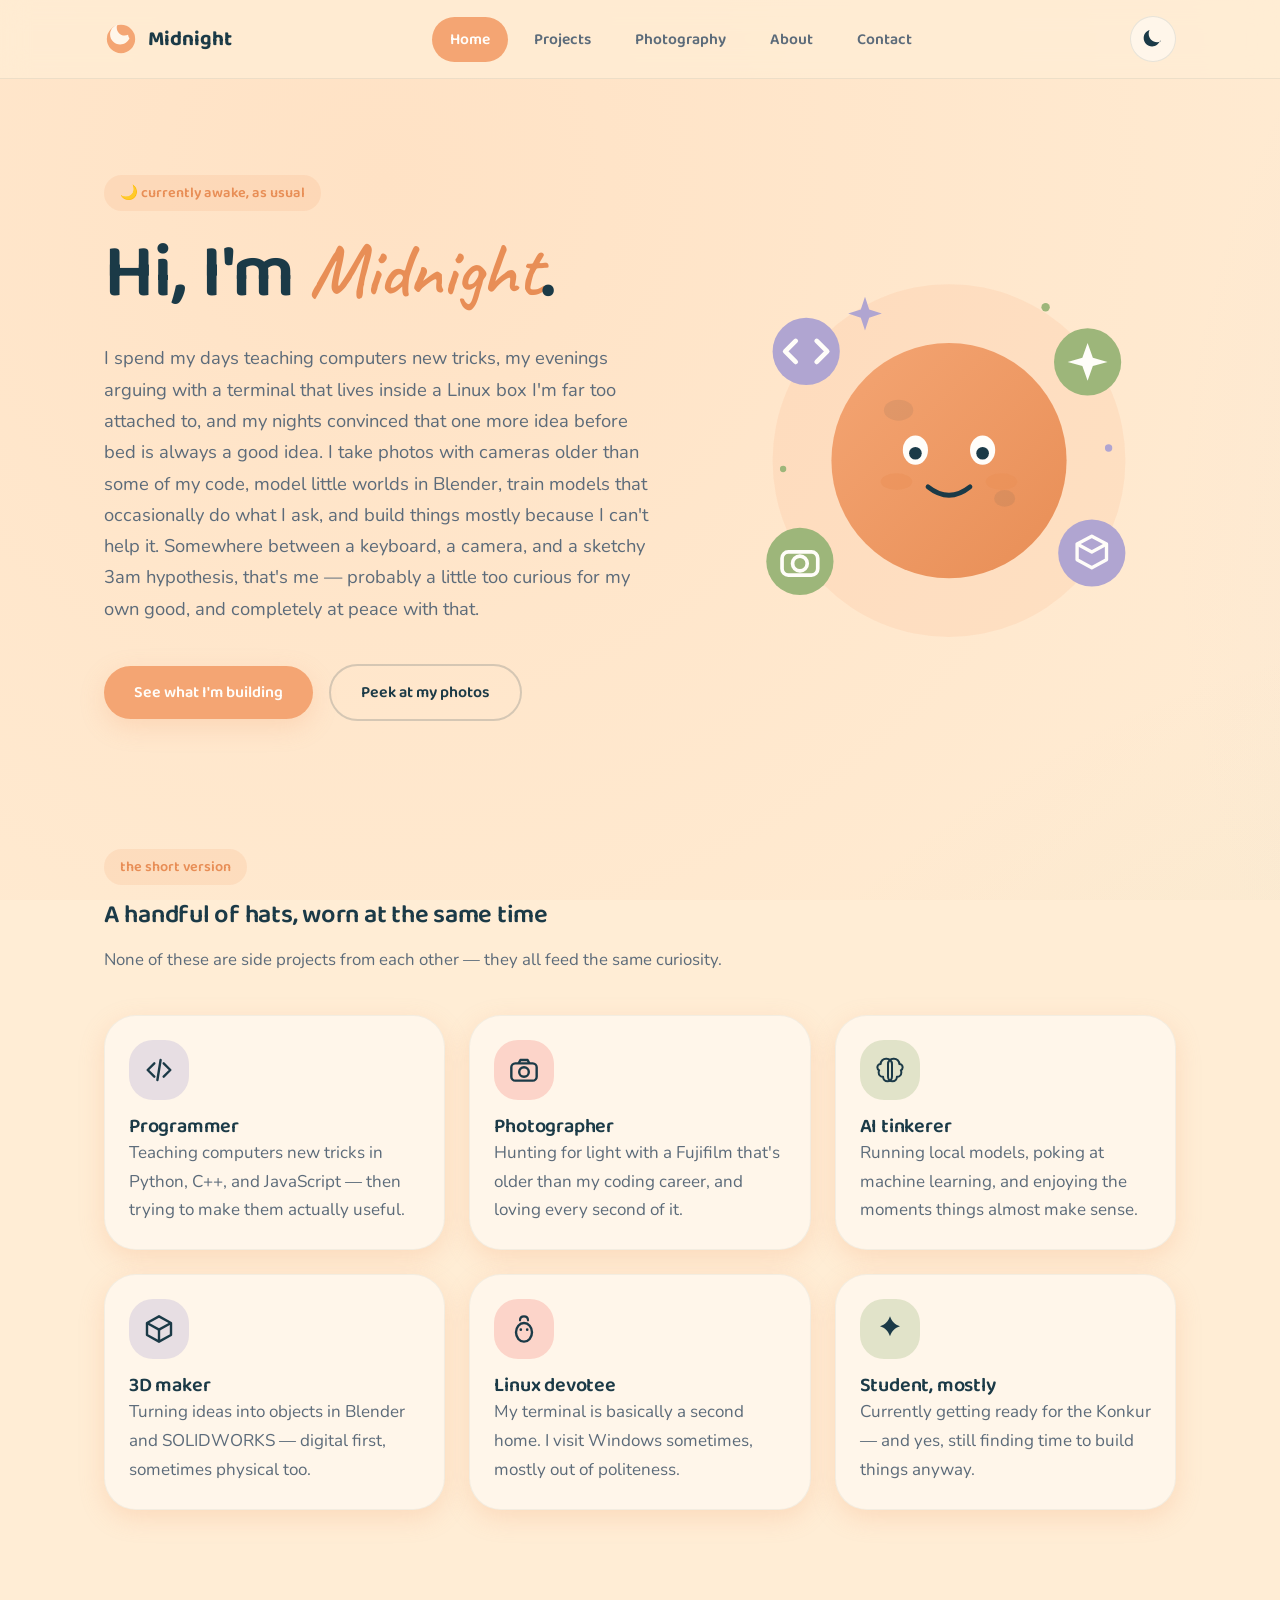
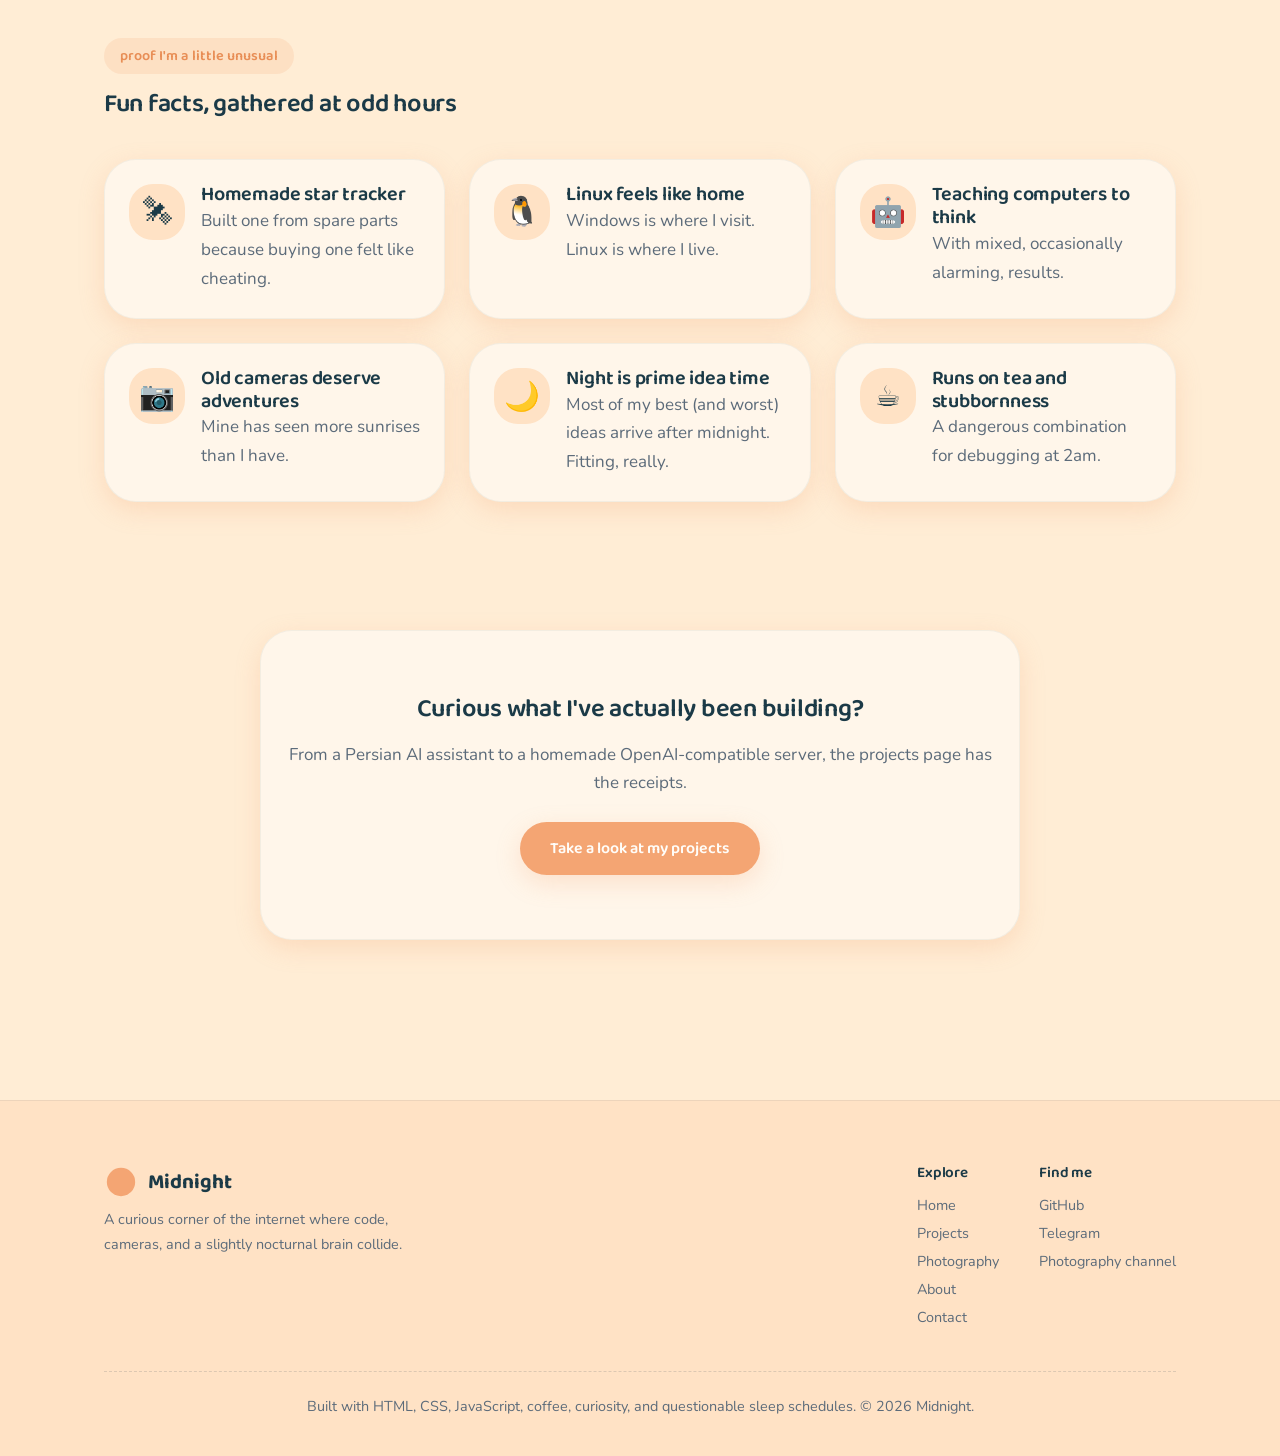
==== index.html @ 17f3300e "update blog" ====
<!DOCTYPE html>
<html lang="en">
<head>
<meta charset="UTF-8">
<!-- Prevent theme flash: apply saved theme before first paint -->
<script>
(function () {
  try {
    var t = localStorage.getItem('midnight-theme');
    if (t === 'night' || (!t && window.matchMedia('(prefers-color-scheme: dark)').matches)) {
      document.documentElement.setAttribute('data-theme', 'night');
    }
  } catch (e) {}
})();
</script>
<meta name="viewport" content="width=device-width, initial-scale=1.0">
<title>Midnight — curious builder of odd, useful things</title>
<meta name="description" content="Hi, I'm Midnight — a programmer, photographer, and AI tinkerer who builds strange, useful things and occasionally forgets to sleep.">
<link rel="icon" href="data:image/svg+xml,<svg xmlns=%22http://www.w3.org/2000/svg%22 viewBox=%220 0 24 24%22><circle cx=%2212%22 cy=%2212%22 r=%2210%22 fill=%22%23F4A573%22/></svg>">
<link rel="stylesheet" href="css/style.css">
<link rel="stylesheet" href="css/animations.css">
<link rel="stylesheet" href="css/responsive.css">
</head>
<body>

<div class="page-veil"></div>

<!-- ============================ HEADER ============================ -->
<header class="site-header">
  <div class="container nav-wrap">
    <a href="index.html" class="brand">
      <svg class="brand-mark" viewBox="0 0 24 24" fill="none" xmlns="http://www.w3.org/2000/svg">
        <circle cx="12" cy="12" r="10" fill="var(--surface)"/>
        <path d="M17 9C16.2 9.3 15.4 9.5 14.5 9.5C11.5 9.5 9 7 9 4C9 3.3 9.1 2.6 9.4 2C6.4 2.9 4.3 5.6 4.3 8.8C4.3 12.7 7.5 15.9 11.4 15.9C14.4 15.9 16.9 14.1 18 11.5C17.6 11 17.2 10.5 17 9Z" fill="var(--ground-soft)"/>
      </svg>
      <span class="brand-text">Midnight</span>
    </a>
    <nav class="nav-links" aria-label="Primary">
      <a href="index.html">Home</a>
      <a href="projects.html">Projects</a>
      <a href="photography.html">Photography</a>
      <a href="about.html">About</a>
      <a href="contact.html">Contact</a>
    </nav>
    <div class="nav-actions">
      <button class="theme-toggle" aria-label="Toggle day and night"><svg viewBox="0 0 24 24" fill="none"><path d="M20.5 14.5C19.28 15.09 17.9 15.42 16.45 15.42C11.4 15.42 7.3 11.32 7.3 6.27C7.3 4.82 7.63 3.44 8.22 2.22C4.52 3.4 1.83 6.87 1.83 10.97C1.83 16.02 5.93 20.12 10.98 20.12C15.08 20.12 18.55 17.43 19.73 13.73C19.99 13.98 20.25 14.24 20.5 14.5Z" fill="currentColor"/></svg></button>
      <button class="nav-toggle" aria-label="Open menu" aria-expanded="false">
        <span></span><span></span><span></span>
      </button>
    </div>
  </div>
</header>

<main>

  <!-- ============================ HERO ============================ -->
  <section class="hero">
    <div class="container hero-grid">
      <div class="hero-copy reveal">
        <div class="eyebrow">🌙 currently awake, as usual</div>
        <h1 class="hero-greeting">Hi, I'm <span class="script">Midnight</span>.</h1>
        <p class="lede">
          I spend my days teaching computers new tricks, my evenings arguing with a
          terminal that lives inside a Linux box I'm far too attached to, and my nights
          convinced that one more idea before bed is always a good idea. I take photos
          with cameras older than some of my code, model little worlds in Blender,
          train models that occasionally do what I ask, and build things mostly because
          I can't help it. Somewhere between a keyboard, a camera, and a sketchy 3am
          hypothesis, that's me — probably a little too curious for my own good, and
          completely at peace with that.
        </p>
        <div class="hero-cta">
          <a href="projects.html" class="btn btn-primary">See what I'm building</a>
          <a href="photography.html" class="btn btn-ghost">Peek at my photos</a>
        </div>
      </div>

      <div class="hero-art reveal d2" aria-hidden="false">
        <!-- Signature illustration: Midnight, the round moon mascot -->
        <svg class="mascot" viewBox="0 0 400 400" xmlns="http://www.w3.org/2000/svg" role="img" aria-label="Illustration of a friendly round moon character, orbited by tiny icons for code, sparkles, a camera, and a cube">
          <defs>
            <linearGradient id="moonGrad" x1="0" y1="0" x2="1" y2="1">
              <stop offset="0%" stop-color="var(--surface)"/>
              <stop offset="100%" stop-color="var(--surface-deep)"/>
            </linearGradient>
          </defs>

          <!-- soft ambient glow -->
          <circle cx="200" cy="212" r="168" fill="var(--surface)" opacity="0.14"/>

          <!-- little twinkling stars -->
          <path class="twinkle" d="M120 56 L124 68 L136 72 L124 76 L120 88 L116 76 L104 72 L116 68 Z" fill="var(--lavender)"/>
          <circle class="twinkle" style="animation-delay:0.9s" cx="292" cy="66" r="4" fill="var(--sage)"/>
          <circle class="twinkle" style="animation-delay:1.5s" cx="352" cy="200" r="3.5" fill="var(--lavender)"/>
          <circle class="twinkle" style="animation-delay:0.4s" cx="42" cy="220" r="3" fill="var(--sage)"/>

          <!-- orbiting satellite badges -->
          <g class="floaty">
            <circle cx="64" cy="108" r="32" fill="var(--lavender)"/>
            <path d="M54 98 L44 108 L54 118" stroke="var(--white)" stroke-width="4.5" fill="none" stroke-linecap="round" stroke-linejoin="round"/>
            <path d="M74 98 L84 108 L74 118" stroke="var(--white)" stroke-width="4.5" fill="none" stroke-linecap="round" stroke-linejoin="round"/>
          </g>

          <g class="floaty floaty-delay-1">
            <circle cx="332" cy="118" r="32" fill="var(--sage)"/>
            <path d="M332 100 L337 114 L351 118 L337 122 L332 136 L327 122 L313 118 L327 114 Z" fill="var(--white)"/>
          </g>

          <g class="floaty floaty-delay-2">
            <circle cx="58" cy="308" r="32" fill="var(--sage)"/>
            <rect x="41" y="299" width="34" height="22" rx="6" fill="none" stroke="var(--white)" stroke-width="3.5"/>
            <circle cx="58" cy="310" r="7" fill="none" stroke="var(--white)" stroke-width="3.5"/>
          </g>

          <g class="floaty floaty-delay-3">
            <circle cx="336" cy="300" r="32" fill="var(--lavender)"/>
            <path d="M336 284L350 291.5V306.5L336 314L322 306.5V291.5L336 284Z" stroke="var(--white)" stroke-width="3.2" stroke-linejoin="round" fill="none"/>
            <path d="M322 291.5L336 299L350 291.5" stroke="var(--white)" stroke-width="3.2" stroke-linejoin="round" fill="none"/>
          </g>

          <!-- the moon itself -->
          <g class="breathing" style="transform-origin:200px 212px;">
            <circle cx="200" cy="212" r="112" fill="url(#moonGrad)"/>
            <ellipse cx="152" cy="164" rx="14" ry="10" fill="rgba(27,58,71,0.08)"/>
            <ellipse cx="253" cy="248" rx="10" ry="8" fill="rgba(27,58,71,0.08)"/>
            <ellipse cx="150" cy="232" rx="15" ry="8" fill="var(--surface-deep)" opacity="0.45"/>
            <ellipse cx="250" cy="232" rx="15" ry="8" fill="var(--surface-deep)" opacity="0.45"/>

            <g class="mascot-eye">
              <ellipse cx="168" cy="202" rx="12" ry="14" fill="var(--white)"/>
              <circle class="mascot-pupil" cx="168" cy="205" r="6" fill="var(--ink)"/>
            </g>
            <g class="mascot-eye delay">
              <ellipse cx="232" cy="202" rx="12" ry="14" fill="var(--white)"/>
              <circle class="mascot-pupil" cx="232" cy="205" r="6" fill="var(--ink)"/>
            </g>
            <path d="M180 237 Q200 253 220 237" stroke="var(--ink)" stroke-width="4.5" stroke-linecap="round" fill="none"/>
          </g>
        </svg>
      </div>
    </div>
  </section>

  <!-- ============================ QUICK GLANCE ============================ -->
  <section class="section-tight">
    <div class="container">
      <div class="section-head reveal">
        <div class="eyebrow">the short version</div>
        <h2>A handful of hats, worn at the same time</h2>
        <p>None of these are side projects from each other — they all feed the same curiosity.</p>
      </div>
      <div class="grid grid-3">
        <div class="card reveal d1">
          <div class="project-icon" style="background:color-mix(in srgb, var(--lavender) 30%, transparent);">
            <svg viewBox="0 0 24 24" fill="none"><path d="M8.5 7L3.5 12L8.5 17" stroke="var(--ink)" stroke-width="1.8" stroke-linecap="round" stroke-linejoin="round"/><path d="M15.5 7L20.5 12L15.5 17" stroke="var(--ink)" stroke-width="1.8" stroke-linecap="round" stroke-linejoin="round"/><path d="M13.2 4.5L10.8 19.5" stroke="var(--ink)" stroke-width="1.8" stroke-linecap="round"/></svg>
          </div>
          <h3>Programmer</h3>
          <p class="text-secondary">Teaching computers new tricks in Python, C++, and JavaScript — then trying to make them actually useful.</p>
        </div>
        <div class="card reveal d2">
          <div class="project-icon" style="background:color-mix(in srgb, var(--salmon) 30%, transparent);">
            <svg viewBox="0 0 24 24" fill="none"><rect x="2.5" y="7" width="19" height="13" rx="3" stroke="var(--ink)" stroke-width="1.8"/><circle cx="12" cy="13.5" r="3.6" stroke="var(--ink)" stroke-width="1.8"/><path d="M8 7L9.3 4.5H14.7L16 7" stroke="var(--ink)" stroke-width="1.8" stroke-linejoin="round"/></svg>
          </div>
          <h3>Photographer</h3>
          <p class="text-secondary">Hunting for light with a Fujifilm that's older than my coding career, and loving every second of it.</p>
        </div>
        <div class="card reveal d3">
          <div class="project-icon" style="background:color-mix(in srgb, var(--sage) 30%, transparent);">
            <svg viewBox="0 0 24 24" fill="none"><path d="M9 3.5C6.79 3.5 5 5.29 5 7.5C3.62 7.5 2.5 8.62 2.5 10C2.5 11 3.06 11.86 3.88 12.29C3.63 12.75 3.5 13.28 3.5 13.83C3.5 15.66 4.98 17.14 6.81 17.14C6.81 18.95 8.28 20.5 10.1 20.5C11.92 20.5 13.5 18.98 13.5 17.14V7.5C13.5 5.29 11.71 3.5 9.5 3.5H9Z" stroke="var(--ink)" stroke-width="1.5" stroke-linejoin="round"/><path d="M15 3.5C17.21 3.5 19 5.29 19 7.5C20.38 7.5 21.5 8.62 21.5 10C21.5 11 20.94 11.86 20.12 12.29C20.37 12.75 20.5 13.28 20.5 13.83C20.5 15.66 19.02 17.14 17.19 17.14C17.19 18.95 15.72 20.5 13.9 20.5C12.08 20.5 10.5 18.98 10.5 17.14V7.5C10.5 5.29 12.29 3.5 14.5 3.5H15Z" stroke="var(--ink)" stroke-width="1.5" stroke-linejoin="round"/></svg>
          </div>
          <h3>AI tinkerer</h3>
          <p class="text-secondary">Running local models, poking at machine learning, and enjoying the moments things almost make sense.</p>
        </div>
        <div class="card reveal d4">
          <div class="project-icon" style="background:color-mix(in srgb, var(--lavender) 30%, transparent);">
            <svg viewBox="0 0 24 24" fill="none"><path d="M12 2.5L21 7.5V16.5L12 21.5L3 16.5V7.5L12 2.5Z" stroke="var(--ink)" stroke-width="1.8" stroke-linejoin="round"/><path d="M3 7.5L12 12.5L21 7.5" stroke="var(--ink)" stroke-width="1.8" stroke-linejoin="round"/><path d="M12 12.5V21.5" stroke="var(--ink)" stroke-width="1.8"/></svg>
          </div>
          <h3>3D maker</h3>
          <p class="text-secondary">Turning ideas into objects in Blender and SOLIDWORKS — digital first, sometimes physical too.</p>
        </div>
        <div class="card reveal d5">
          <div class="project-icon" style="background:color-mix(in srgb, var(--salmon) 30%, transparent);">
            <svg viewBox="0 0 24 24" fill="none"><ellipse cx="12" cy="14.5" rx="6" ry="7" stroke="var(--ink)" stroke-width="1.8"/><circle cx="9.6" cy="12.5" r="1" fill="var(--ink)"/><circle cx="14.4" cy="12.5" r="1" fill="var(--ink)"/><path d="M9 5.5C9 4 9.5 2.5 12 2.5C14.5 2.5 15 4 15 5.5" stroke="var(--ink)" stroke-width="1.6" stroke-linecap="round"/></svg>
          </div>
          <h3>Linux devotee</h3>
          <p class="text-secondary">My terminal is basically a second home. I visit Windows sometimes, mostly out of politeness.</p>
        </div>
        <div class="card reveal d6">
          <div class="project-icon" style="background:color-mix(in srgb, var(--sage) 30%, transparent);">
            <svg viewBox="0 0 24 24" fill="none"><path d="M12 2.5C13.3 6.4 15.6 8.7 19.5 10C15.6 11.3 13.3 13.6 12 17.5C10.7 13.6 8.4 11.3 4.5 10C8.4 8.7 10.7 6.4 12 2.5Z" fill="var(--ink)"/></svg>
          </div>
          <h3>Student, mostly</h3>
          <p class="text-secondary">Currently getting ready for the Konkur — and yes, still finding time to build things anyway.</p>
        </div>
      </div>
    </div>
  </section>

  <!-- ============================ FUN FACTS ============================ -->
  <section class="section-tight">
    <div class="container">
      <div class="section-head reveal">
        <div class="eyebrow">proof I'm a little unusual</div>
        <h2>Fun facts, gathered at odd hours</h2>
      </div>
      <div class="grid grid-3">
        <div class="card fact-card reveal d1">
          <div class="fact-emoji">🛰</div>
          <div><h3>Homemade star tracker</h3><p class="text-secondary">Built one from spare parts because buying one felt like cheating.</p></div>
        </div>
        <div class="card fact-card reveal d2">
          <div class="fact-emoji">🐧</div>
          <div><h3>Linux feels like home</h3><p class="text-secondary">Windows is where I visit. Linux is where I live.</p></div>
        </div>
        <div class="card fact-card reveal d3">
          <div class="fact-emoji">🤖</div>
          <div><h3>Teaching computers to think</h3><p class="text-secondary">With mixed, occasionally alarming, results.</p></div>
        </div>
        <div class="card fact-card reveal d4">
          <div class="fact-emoji">📷</div>
          <div><h3>Old cameras deserve adventures</h3><p class="text-secondary">Mine has seen more sunrises than I have.</p></div>
        </div>
        <div class="card fact-card reveal d5">
          <div class="fact-emoji">🌙</div>
          <div><h3>Night is prime idea time</h3><p class="text-secondary">Most of my best (and worst) ideas arrive after midnight. Fitting, really.</p></div>
        </div>
        <div class="card fact-card reveal d6">
          <div class="fact-emoji">☕</div>
          <div><h3>Runs on tea and stubbornness</h3><p class="text-secondary">A dangerous combination for debugging at 2am.</p></div>
        </div>
      </div>
    </div>
  </section>

  <!-- ============================ CTA ============================ -->
  <section class="section-tight">
    <div class="container">
      <div class="card center reveal" style="padding: var(--sp-5) var(--sp-3); max-width:760px;">
        <h2 class="mb-2">Curious what I've actually been building?</h2>
        <p class="text-secondary mb-3">From a Persian AI assistant to a homemade OpenAI-compatible server, the projects page has the receipts.</p>
        <a href="projects.html" class="btn btn-primary">Take a look at my projects</a>
      </div>
    </div>
  </section>

</main>

<!-- ============================ FOOTER ============================ -->
<footer class="site-footer">
  <div class="container">
    <div class="footer-grid">
      <div class="footer-brand">
        <a href="index.html" class="brand">
          <svg class="brand-mark" viewBox="0 0 24 24" fill="none"><circle cx="12" cy="12" r="10" fill="var(--surface)"/></svg>
          <span>Midnight</span>
        </a>
        <p>A curious corner of the internet where code, cameras, and a slightly nocturnal brain collide.</p>
      </div>
      <div class="footer-links">
        <div class="footer-col">
          <h4>Explore</h4>
          <a href="index.html">Home</a>
          <a href="projects.html">Projects</a>
          <a href="photography.html">Photography</a>
          <a href="about.html">About</a>
          <a href="contact.html">Contact</a>
        </div>
        <div class="footer-col">
          <h4>Find me</h4>
          <a href="https://github.com/MidnightMA" target="_blank" rel="noopener">GitHub</a>
          <a href="https://t.me/MidnightMA" target="_blank" rel="noopener">Telegram</a>
          <a href="https://t.me/MA_Pics" target="_blank" rel="noopener">Photography channel</a>
        </div>
      </div>
    </div>
    <div class="footer-bottom">
      Built with HTML, CSS, JavaScript, coffee, curiosity, and questionable sleep schedules. © <span id="current-year"></span> Midnight.
    </div>
  </div>
</footer>

<script src="js/main.js"></script>
</body>
</html>
---- css/style.css ----
/* ==========================================================================
   MIDNIGHT — a warm, curious little corner of the internet
   Design language: Warm Humanist (Headspace/Calm-inspired)
   ========================================================================== */

/* ---------- Fonts ---------- */
@import url('https://fonts.googleapis.com/css2?family=Baloo+2:wght@500;600;700;800&family=Nunito:wght@400;600;700;800&family=Caveat:wght@500;600&display=swap');

/* ---------- Design tokens ---------- */
:root {
  /* Palette — Ground */
  --ground: #FFEDD5;
  --ground-alt: #FFE2C5;
  --ground-soft: #FFF6EA;

  /* Palette — Surface / Ink */
  --surface: #F4A573;
  --surface-deep: #E88E56;
  --ink: #1B3A47;
  --ink-secondary: #5C6B7A;
  --white: #FFFDF9;

  /* Palette — accents (use one or two per scene, rotating) */
  --lavender: #B0A5D1;
  --sage: #9DB67A;
  --salmon: #F5867B;

  /* Shadows */
  --shadow-soft: 0 8px 24px rgba(244, 165, 115, 0.25);
  --shadow-lavender: 0 8px 24px rgba(176, 165, 209, 0.28);
  --shadow-sage: 0 8px 24px rgba(157, 182, 122, 0.28);
  --shadow-salmon: 0 8px 24px rgba(245, 134, 123, 0.28);

  /* Spacing scale */
  --sp-1: 8px;
  --sp-2: 16px;
  --sp-3: 24px;
  --sp-4: 40px;
  --sp-5: 64px;
  --sp-6: 96px;

  /* Radius scale */
  --r-sm: 16px;
  --r-md: 24px;
  --r-lg: 32px;
  --r-pill: 999px;

  /* Motion */
  --ease-gentle: cubic-bezier(0.4, 0, 0.2, 1);
  --dur-fast: 400ms;
  --dur-slow: 800ms;

  /* Type */
  --font-display: 'Baloo 2', system-ui, sans-serif;
  --font-body: 'Nunito', system-ui, sans-serif;
  --font-script: 'Caveat', cursive;

  /* Type scale */
  --fs-hero: clamp(2.6rem, 5.5vw + 1rem, 4.75rem);
  --fs-h1: clamp(2.1rem, 3vw + 1.2rem, 3.1rem);
  --fs-h2: clamp(1.6rem, 1.6vw + 1rem, 2.1rem);
  --fs-h3: 1.3rem;
  --fs-body: 1.0625rem;
  --fs-small: 0.9rem;

  color-scheme: light;
}

/* ---------- Night mode (still warm — dark teal, never cool navy) ---------- */
[data-theme='night'] {
  --ground: #17323D;
  --ground-alt: #12282F;
  --ground-soft: #1E3D48;
  --surface: #D97B4F;
  --surface-deep: #C4693F;
  --ink: #FFEDD5;
  --ink-secondary: #D9C6B3;
  --white: #21414C;
  --shadow-soft: 0 8px 28px rgba(0, 0, 0, 0.35);
  --shadow-lavender: 0 8px 28px rgba(176, 165, 209, 0.18);
  --shadow-sage: 0 8px 28px rgba(157, 182, 122, 0.18);
  --shadow-salmon: 0 8px 28px rgba(245, 134, 123, 0.18);
  color-scheme: dark;
}

/* ---------- Reset ---------- */
*, *::before, *::after { box-sizing: border-box; }
html, body { padding: 0; margin: 0; }
h1, h2, h3, h4, p, figure { margin: 0; }
ul { list-style: none; margin: 0; padding: 0; }
a { color: inherit; text-decoration: none; }
button { font: inherit; color: inherit; background: none; border: none; cursor: pointer; }
img { max-width: 100%; display: block; }
svg { display: block; }

html {
  scroll-behavior: smooth;
}

body {
  font-family: var(--font-body);
  font-size: var(--fs-body);
  color: var(--ink);
  background: var(--ground);
  transition: background var(--dur-slow) var(--ease-gentle), color var(--dur-slow) var(--ease-gentle);
  overflow-x: hidden;
  min-height: 100vh;
}

/* subtle drifting warm gradient ground */
body::before {
  content: '';
  position: fixed;
  inset: 0;
  z-index: -1;
  background:
    radial-gradient(circle at 15% 10%, var(--ground-alt) 0%, transparent 45%),
    radial-gradient(circle at 85% 30%, rgba(176, 165, 209, 0.18) 0%, transparent 40%),
    radial-gradient(circle at 60% 90%, rgba(157, 182, 122, 0.15) 0%, transparent 45%),
    var(--ground);
  background-size: 200% 200%;
  animation: driftGround 26s ease-in-out infinite;
  transition: background-color var(--dur-slow) var(--ease-gentle);
}

.reduced-motion body::before,
.reduced-motion * { animation-duration: 0.001ms !important; animation-iteration-count: 1 !important; }

@media (prefers-reduced-motion: reduce) {
  * { animation-duration: 0.001ms !important; animation-iteration-count: 1 !important; scroll-behavior: auto !important; }
}

h1, h2, h3, h4, .display {
  font-family: var(--font-display);
  font-weight: 600;
  line-height: 1.15;
  letter-spacing: -0.01em;
}

.script {
  font-family: var(--font-script);
  font-weight: 600;
}

p { line-height: 1.7; color: var(--ink); }

.container {
  width: 100%;
  max-width: 1120px;
  margin: 0 auto;
  padding: 0 var(--sp-3);
}

section {
  padding: var(--sp-6) 0;
}

.section-tight { padding: var(--sp-5) 0; }

.eyebrow {
  display: inline-flex;
  align-items: center;
  gap: 8px;
  font-family: var(--font-display);
  font-size: var(--fs-small);
  font-weight: 600;
  color: var(--surface-deep);
  background: color-mix(in srgb, var(--surface) 18%, transparent);
  padding: 6px 16px;
  border-radius: var(--r-pill);
  margin-bottom: var(--sp-2);
}

.section-head {
  max-width: 640px;
  margin-bottom: var(--sp-4);
}

.section-head h2 { margin-bottom: var(--sp-2); }
.section-head p { color: var(--ink-secondary); font-size: 1.05rem; }
.center { text-align: center; margin-left: auto; margin-right: auto; }

/* ---------- Buttons (pills!) ---------- */
.btn {
  display: inline-flex;
  align-items: center;
  gap: 10px;
  font-family: var(--font-display);
  font-weight: 600;
  font-size: 1rem;
  padding: 14px 30px;
  border-radius: var(--r-pill);
  transition: transform var(--dur-fast) var(--ease-gentle),
              box-shadow var(--dur-fast) var(--ease-gentle),
              background var(--dur-fast) var(--ease-gentle);
  will-change: transform;
}

.btn-primary {
  background: var(--surface);
  color: var(--white);
  box-shadow: var(--shadow-soft);
}
.btn-primary:hover { transform: translateY(-4px); box-shadow: 0 14px 30px rgba(244, 165, 115, 0.35); }

.btn-ghost {
  background: transparent;
  color: var(--ink);
  border: 2px solid color-mix(in srgb, var(--ink) 18%, transparent);
}
.btn-ghost:hover { transform: translateY(-4px); border-color: var(--surface); background: color-mix(in srgb, var(--surface) 10%, transparent); }

.btn-lavender { background: var(--lavender); color: var(--white); box-shadow: var(--shadow-lavender); }
.btn-lavender:hover { transform: translateY(-4px); }

.btn:focus-visible, a:focus-visible, button:focus-visible {
  outline: 3px solid var(--surface-deep);
  outline-offset: 3px;
}

.btn-small { padding: 9px 18px; font-size: var(--fs-small); }

/* ---------- Navigation ---------- */
.site-header {
  position: sticky;
  top: 0;
  z-index: 100;
  padding: var(--sp-2) 0;
  backdrop-filter: blur(14px);
  background: color-mix(in srgb, var(--ground) 78%, transparent);
  border-bottom: 1px solid color-mix(in srgb, var(--ink) 8%, transparent);
  transition: background var(--dur-slow) var(--ease-gentle);
}

.nav-wrap {
  display: flex;
  align-items: center;
  justify-content: space-between;
  gap: var(--sp-3);
}

.brand {
  display: flex;
  align-items: center;
  gap: 10px;
  font-family: var(--font-display);
  font-size: 1.3rem;
  font-weight: 700;
  color: var(--ink);
}
.brand .brand-mark { width: 34px; height: 34px; }

.nav-links {
  display: flex;
  align-items: center;
  gap: var(--sp-1);
}

.nav-links a {
  font-family: var(--font-display);
  font-weight: 600;
  font-size: 0.98rem;
  padding: 10px 18px;
  border-radius: var(--r-pill);
  color: var(--ink-secondary);
  transition: background var(--dur-fast) var(--ease-gentle), color var(--dur-fast) var(--ease-gentle);
}
.nav-links a:hover { background: color-mix(in srgb, var(--surface) 16%, transparent); color: var(--ink); }
.nav-links a.active { background: var(--surface); color: var(--white); }

.nav-actions { display: flex; align-items: center; gap: var(--sp-2); }

.theme-toggle {
  width: 46px; height: 46px;
  border-radius: 50%;
  display: grid; place-items: center;
  background: var(--ground-soft);
  border: 1px solid color-mix(in srgb, var(--ink) 10%, transparent);
  transition: transform var(--dur-fast) var(--ease-gentle), background var(--dur-fast) var(--ease-gentle);
}
.theme-toggle:hover { transform: rotate(-14deg) scale(1.05); }
.theme-toggle svg { width: 22px; height: 22px; }

.nav-toggle {
  display: none;
  width: 46px; height: 46px;
  border-radius: 50%;
  background: var(--ground-soft);
  border: 1px solid color-mix(in srgb, var(--ink) 10%, transparent);
  align-items: center; justify-content: center;
  flex-direction: column; gap: 5px;
}
.nav-toggle span { width: 20px; height: 2.5px; border-radius: 2px; background: var(--ink); transition: all var(--dur-fast) var(--ease-gentle); }

/* ---------- Hero ---------- */
.hero {
  padding: var(--sp-6) 0 var(--sp-5);
  position: relative;
}
.hero-grid {
  display: grid;
  grid-template-columns: 1.1fr 0.9fr;
  gap: var(--sp-5);
  align-items: center;
}
.hero-greeting {
  font-size: var(--fs-hero);
  margin-bottom: var(--sp-3);
}
.hero-greeting .script { color: var(--surface-deep); }
.hero p.lede {
  font-size: 1.15rem;
  color: var(--ink-secondary);
  max-width: 56ch;
  margin-bottom: var(--sp-4);
}
.hero-cta { display: flex; flex-wrap: wrap; gap: var(--sp-2); align-items: center; }

.hero-art { position: relative; display: grid; place-items: center; min-height: 420px; }
.mascot { width: 100%; max-width: 420px; height: auto; }

/* ---------- Cards ---------- */
.card {
  background: var(--ground-soft);
  border-radius: var(--r-lg);
  padding: var(--sp-3);
  box-shadow: var(--shadow-soft);
  transition: transform var(--dur-fast) var(--ease-gentle), box-shadow var(--dur-fast) var(--ease-gentle);
  border: 1px solid color-mix(in srgb, var(--ink) 5%, transparent);
}
.card:hover { transform: translateY(-8px); box-shadow: 0 16px 34px rgba(244, 165, 115, 0.3); }

.grid {
  display: grid;
  gap: var(--sp-3);
}
.grid-3 { grid-template-columns: repeat(3, 1fr); }
.grid-2 { grid-template-columns: repeat(2, 1fr); }

/* Pill tech tags */
.tag {
  display: inline-flex;
  align-items: center;
  font-family: var(--font-display);
  font-size: 0.8rem;
  font-weight: 600;
  padding: 5px 14px;
  border-radius: var(--r-pill);
  background: color-mix(in srgb, var(--sage) 22%, transparent);
  color: #4C5E36;
}
[data-theme='night'] .tag { color: #E7EFDA; }
.tag.lav { background: color-mix(in srgb, var(--lavender) 26%, transparent); color: #4A4270; }
[data-theme='night'] .tag.lav { color: #EAE6F5; }
.tag.sal { background: color-mix(in srgb, var(--salmon) 24%, transparent); color: #7A2E27; }
[data-theme='night'] .tag.sal { color: #FBE4E1; }

/* Fun-fact cards */
.fact-card {
  display: flex;
  gap: var(--sp-2);
  align-items: flex-start;
}
.fact-emoji {
  font-size: 1.8rem;
  flex: none;
  width: 56px; height: 56px;
  display: grid; place-items: center;
  background: var(--ground-alt);
  border-radius: var(--r-md);
}

/* Section dividers - soft blobs, not hairlines */
.blob-divider { height: 80px; position: relative; overflow: hidden; }

/* Footer */
.site-footer {
  padding: var(--sp-5) 0 var(--sp-4);
  background: var(--ground-alt);
  margin-top: var(--sp-6);
  border-top: 1px solid color-mix(in srgb, var(--ink) 8%, transparent);
}
.footer-grid {
  display: flex;
  justify-content: space-between;
  align-items: flex-start;
  flex-wrap: wrap;
  gap: var(--sp-3);
}
.footer-brand { max-width: 340px; }
.footer-brand p { color: var(--ink-secondary); margin-top: var(--sp-1); font-size: var(--fs-small); }
.footer-links { display: flex; gap: var(--sp-4); flex-wrap: wrap; }
.footer-col h4 { font-size: 0.95rem; margin-bottom: var(--sp-1); }
.footer-col a { display: block; color: var(--ink-secondary); font-size: var(--fs-small); padding: 4px 0; transition: color var(--dur-fast); }
.footer-col a:hover { color: var(--surface-deep); }
.footer-bottom {
  margin-top: var(--sp-4);
  padding-top: var(--sp-3);
  border-top: 1px dashed color-mix(in srgb, var(--ink) 15%, transparent);
  font-size: var(--fs-small);
  color: var(--ink-secondary);
  text-align: center;
}

/* Page transition overlay */
.page-veil {
  position: fixed; inset: 0; z-index: 9999;
  background: var(--ground);
  pointer-events: none;
  opacity: 0;
}

/* Loading dots (gentle) */
.loader-dots { display: inline-flex; gap: 6px; }
.loader-dots span {
  width: 8px; height: 8px; border-radius: 50%; background: var(--surface);
}

/* Icon buttons (contact) */
.icon-link {
  display: flex;
  align-items: center;
  gap: var(--sp-2);
  padding: var(--sp-2) var(--sp-3);
  border-radius: var(--r-md);
  background: var(--ground-soft);
  box-shadow: var(--shadow-soft);
  transition: transform var(--dur-fast) var(--ease-gentle), box-shadow var(--dur-fast) var(--ease-gentle);
}
.icon-link:hover { transform: translateY(-6px) rotate(-1deg); }
.icon-link .icon-circle {
  width: 48px; height: 48px; border-radius: 50%;
  display: grid; place-items: center;
  background: var(--surface);
  flex: none;
}
.icon-link .icon-circle svg { width: 24px; height: 24px; color: var(--white); }
.icon-link strong { font-family: var(--font-display); display: block; font-size: 1.05rem; }
.icon-link span.sub { color: var(--ink-secondary); font-size: var(--fs-small); }

/* Skill pill grid */
.skill-group h3 { margin-bottom: var(--sp-2); display: flex; align-items: center; gap: 10px; }
.skill-pills { display: flex; flex-wrap: wrap; gap: 10px; }
.skill-pill {
  padding: 8px 16px;
  border-radius: var(--r-pill);
  background: var(--ground-soft);
  border: 1px solid color-mix(in srgb, var(--ink) 8%, transparent);
  font-family: var(--font-display);
  font-weight: 600;
  font-size: 0.9rem;
  transition: transform var(--dur-fast) var(--ease-gentle), background var(--dur-fast) var(--ease-gentle);
}
.skill-pill:hover { transform: translateY(-3px); background: var(--surface); color: var(--white); }

/* Timeline-ish about blocks (not numbered — narrative flow) */
.about-block { display: grid; grid-template-columns: 90px 1fr; gap: var(--sp-3); margin-bottom: var(--sp-4); }
.about-block .about-icon {
  width: 90px; height: 90px; border-radius: var(--r-lg);
  display: grid; place-items: center;
  background: var(--ground-soft);
  box-shadow: var(--shadow-soft);
}
.about-block .about-icon svg { width: 46px; height: 46px; }

/* Gallery */
.gallery-filters { display: flex; gap: 10px; flex-wrap: wrap; margin-bottom: var(--sp-3); }
.filter-btn {
  padding: 9px 20px;
  border-radius: var(--r-pill);
  background: var(--ground-soft);
  font-family: var(--font-display);
  font-weight: 600;
  font-size: 0.9rem;
  border: 1px solid color-mix(in srgb, var(--ink) 8%, transparent);
  transition: background var(--dur-fast), color var(--dur-fast);
}
.filter-btn.active, .filter-btn:hover { background: var(--surface); color: var(--white); }

.gallery-grid {
  display: grid;
  grid-template-columns: repeat(3, 1fr);
  gap: var(--sp-2);
}
.gallery-item {
  border-radius: var(--r-md);
  overflow: hidden;
  position: relative;
  aspect-ratio: 4 / 5;
  box-shadow: var(--shadow-soft);
  cursor: pointer;
}
.gallery-item img { width: 100%; height: 100%; object-fit: cover; transition: transform var(--dur-slow) var(--ease-gentle); }
.gallery-item:hover img { transform: scale(1.06); }
.gallery-caption {
  position: absolute; left: 0; right: 0; bottom: 0;
  padding: var(--sp-2);
  background: linear-gradient(to top, rgba(27,58,71,0.75), transparent);
  color: #fff;
  font-family: var(--font-display);
  font-size: 0.9rem;
  transform: translateY(8px);
  opacity: 0;
  transition: all var(--dur-fast) var(--ease-gentle);
}
.gallery-item:hover .gallery-caption { transform: translateY(0); opacity: 1; }

/* Project card specifics */
.project-card { display: flex; flex-direction: column; height: 100%; }
.project-icon {
  width: 60px; height: 60px; border-radius: var(--r-md);
  display: grid; place-items: center;
  background: var(--ground-alt);
  margin-bottom: var(--sp-2);
}
.project-icon svg { width: 32px; height: 32px; }
.project-card h3 { margin-bottom: var(--sp-1); }
.project-card p.desc { color: var(--ink-secondary); flex-grow: 1; margin-bottom: var(--sp-2); }
.project-tags { display: flex; flex-wrap: wrap; gap: 8px; margin-bottom: var(--sp-3); }
.project-links { display: flex; gap: 10px; }

.more-coming-card {
  display: flex; flex-direction: column; align-items: center; justify-content: center;
  text-align: center;
  border: 2px dashed color-mix(in srgb, var(--ink) 20%, transparent);
  background: transparent;
  box-shadow: none;
  min-height: 100%;
}
.more-coming-card:hover { transform: translateY(-4px); border-color: var(--surface); }

/* Contact page hero */
.contact-hero { text-align: center; max-width: 720px; margin: 0 auto var(--sp-5); }

/* Utility */
.mt-1{margin-top:var(--sp-1)} .mt-2{margin-top:var(--sp-2)} .mt-3{margin-top:var(--sp-3)} .mt-4{margin-top:var(--sp-4)}
.mb-1{margin-bottom:var(--sp-1)} .mb-2{margin-bottom:var(--sp-2)} .mb-3{margin-bottom:var(--sp-3)} .mb-4{margin-bottom:var(--sp-4)}
.text-secondary{color:var(--ink-secondary)}
.flex{display:flex} .items-center{align-items:center} .gap-2{gap:var(--sp-2)}
---- css/animations.css ----
/* ==========================================================================
   MIDNIGHT — motion library
   Gentle. Slow. Breathing. Nothing bouncy, nothing sudden.
   ========================================================================== */

/* Drifting warm gradient ground */
@keyframes driftGround {
  0%   { background-position: 0% 0%; }
  50%  { background-position: 100% 60%; }
  100% { background-position: 0% 0%; }
}

/* Breathing — the signature Headspace move */
@keyframes breathe {
  0%, 100% { transform: scale(1); }
  50%      { transform: scale(1.045); }
}
.breathing { animation: breathe 4s var(--ease-gentle) infinite; transform-origin: center; }
.breathing-slow { animation: breathe 6s var(--ease-gentle) infinite; }
.breathing-fast { animation: breathe 2.4s var(--ease-gentle) infinite; }

/* Gentle floating (for orbiting mini-icons / illustrations) */
@keyframes floaty {
  0%, 100% { transform: translateY(0px) rotate(0deg); }
  50%      { transform: translateY(-14px) rotate(2deg); }
}
.floaty { animation: floaty 5s var(--ease-gentle) infinite; transform-box: fill-box; transform-origin: center; }
.floaty-delay-1 { animation-delay: 0.6s; }
.floaty-delay-2 { animation-delay: 1.4s; }
.floaty-delay-3 { animation-delay: 2.1s; }

/* Twinkle for stars */
@keyframes twinkle {
  0%, 100% { opacity: 0.35; transform: scale(0.85); }
  50%      { opacity: 1; transform: scale(1.1); }
}
.twinkle { animation: twinkle 2.6s ease-in-out infinite; transform-box: fill-box; transform-origin: center; }

/* Slow blink for the moon mascot */
@keyframes blink {
  0%, 92%, 100% { transform: scaleY(1); }
  96%           { transform: scaleY(0.1); }
}
.mascot-eye { animation: blink 5s ease-in-out infinite; transform-box: fill-box; transform-origin: center; }
.mascot-eye.delay { animation-delay: 0.15s; }

/* Orbit rotation for tiny satellite icons around the mascot */
@keyframes orbit {
  from { transform: rotate(0deg) translateX(150px) rotate(0deg); }
  to   { transform: rotate(360deg) translateX(150px) rotate(-360deg); }
}
.orbit { animation: orbit 22s linear infinite; transform-box: fill-box; transform-origin: center; }

/* Fade + rise on scroll reveal */
@keyframes fadeInUp {
  from { opacity: 0; transform: translateY(28px); }
  to   { opacity: 1; transform: translateY(0); }
}
.reveal {
  opacity: 0;
  transform: translateY(28px);
}
.reveal.is-visible {
  animation: fadeInUp var(--dur-slow) var(--ease-gentle) forwards;
}

/* Stagger helper */
.reveal.d1 { animation-delay: 0.08s; }
.reveal.d2 { animation-delay: 0.16s; }
.reveal.d3 { animation-delay: 0.24s; }
.reveal.d4 { animation-delay: 0.32s; }
.reveal.d5 { animation-delay: 0.4s; }
.reveal.d6 { animation-delay: 0.48s; }

/* Page load veil — soft fade, not a jarring wipe */
@keyframes veilIn {
  from { opacity: 1; }
  to   { opacity: 0; }
}
@keyframes veilOut {
  from { opacity: 0; }
  to   { opacity: 1; }
}
.page-veil.veil-enter { animation: veilIn var(--dur-slow) var(--ease-gentle) forwards; }
.page-veil.veil-leave { animation: veilOut var(--dur-fast) var(--ease-gentle) forwards; }

/* Loading dots pulse */
@keyframes dotPulse {
  0%, 80%, 100% { transform: scale(0.6); opacity: 0.5; }
  40%           { transform: scale(1); opacity: 1; }
}
.loader-dots span { animation: dotPulse 1.4s ease-in-out infinite; }
.loader-dots span:nth-child(2) { animation-delay: 0.18s; }
.loader-dots span:nth-child(3) { animation-delay: 0.36s; }

/* Underline draw for nav/active link (subtle) */
@keyframes drawUnderline {
  from { transform: scaleX(0); }
  to   { transform: scaleX(1); }
}

/* Gentle pop for buttons on click (not springy — just a soft press) */
.btn:active, .filter-btn:active, .theme-toggle:active {
  transform: scale(0.97);
}

/* Cloud/shape drift for hero background accents */
@keyframes driftShape {
  0%   { transform: translate(0, 0); }
  50%  { transform: translate(18px, -12px); }
  100% { transform: translate(0, 0); }
}
.drift { animation: driftShape 9s var(--ease-gentle) infinite; }

/* Camera shutter blink used on photography page icon */
@keyframes shutter {
  0%, 100% { transform: scale(1); }
  48% { transform: scale(0.85); }
  52% { transform: scale(1); }
}
.shutter-icon { animation: shutter 3.6s ease-in-out infinite; }
---- css/responsive.css ----
/* ==========================================================================
   MIDNIGHT — responsive rules
   Desktop-first tokens above; here we adapt down to tablet & mobile.
   ========================================================================== */

html, body { max-width: 100vw; overflow-x: hidden; }

/* ---------- Tablet ---------- */
@media (max-width: 1024px) {
  .container { padding: 0 var(--sp-2); }

  .hero-grid { grid-template-columns: 1fr; gap: var(--sp-4); }
  .hero-art { min-height: 320px; order: -1; }
  .hero { padding: var(--sp-5) 0 var(--sp-4); text-align: left; }

  .grid-3 { grid-template-columns: repeat(2, 1fr); }
  .gallery-grid { grid-template-columns: repeat(2, 1fr); }

  section { padding: var(--sp-5) 0; }

  .about-block { grid-template-columns: 70px 1fr; }
  .about-block .about-icon { width: 70px; height: 70px; }
  .about-block .about-icon svg { width: 36px; height: 36px; }
}

/* ---------- Mobile nav ---------- */
@media (max-width: 860px) {
  .nav-toggle { display: flex; }

  .nav-links {
    position: fixed;
    top: 78px;
    left: var(--sp-2);
    right: var(--sp-2);
    flex-direction: column;
    align-items: stretch;
    background: var(--ground-soft);
    border-radius: var(--r-lg);
    box-shadow: var(--shadow-soft);
    padding: var(--sp-2);
    gap: 6px;
    transform-origin: top;
    transform: scaleY(0);
    opacity: 0;
    pointer-events: none;
    transition: transform var(--dur-fast) var(--ease-gentle), opacity var(--dur-fast) var(--ease-gentle);
  }
  .nav-links.open {
    transform: scaleY(1);
    opacity: 1;
    pointer-events: auto;
  }
  .nav-links a { text-align: center; padding: 14px; }
}

/* ---------- Small tablet / large phone ---------- */
@media (max-width: 720px) {
  .grid-3 { grid-template-columns: 1fr; }
  .grid-2 { grid-template-columns: 1fr; }
  .gallery-grid { grid-template-columns: repeat(2, 1fr); }

  .footer-grid { flex-direction: column; gap: var(--sp-3); }
  .footer-links { gap: var(--sp-3); }

  .hero-cta { justify-content: flex-start; }
}

/* ---------- Mobile ---------- */
@media (max-width: 560px) {
  :root {
    --sp-6: 56px;
    --sp-5: 40px;
  }

  .brand span.brand-text { display: none; }

  .hero-greeting { font-size: clamp(2.1rem, 9vw, 2.8rem); }
  .hero p.lede { font-size: 1.02rem; }
  .hero-art { min-height: 260px; }

  .gallery-grid { grid-template-columns: repeat(2, 1fr); gap: var(--sp-1); }

  .about-block { grid-template-columns: 56px 1fr; gap: var(--sp-2); }
  .about-block .about-icon { width: 56px; height: 56px; border-radius: var(--r-sm); }
  .about-block .about-icon svg { width: 28px; height: 28px; }

  .icon-link { flex-wrap: wrap; }

  .section-head { margin-bottom: var(--sp-3); }

  .orbit, .floaty.orbit-icon { display: none; } /* keep mobile hero calm & uncluttered */
}

@media (max-width: 400px) {
  .gallery-grid { grid-template-columns: 1fr 1fr; }
  .hero-cta .btn { width: 100%; justify-content: center; }
  .hero-cta { flex-direction: column; align-items: stretch; }
}
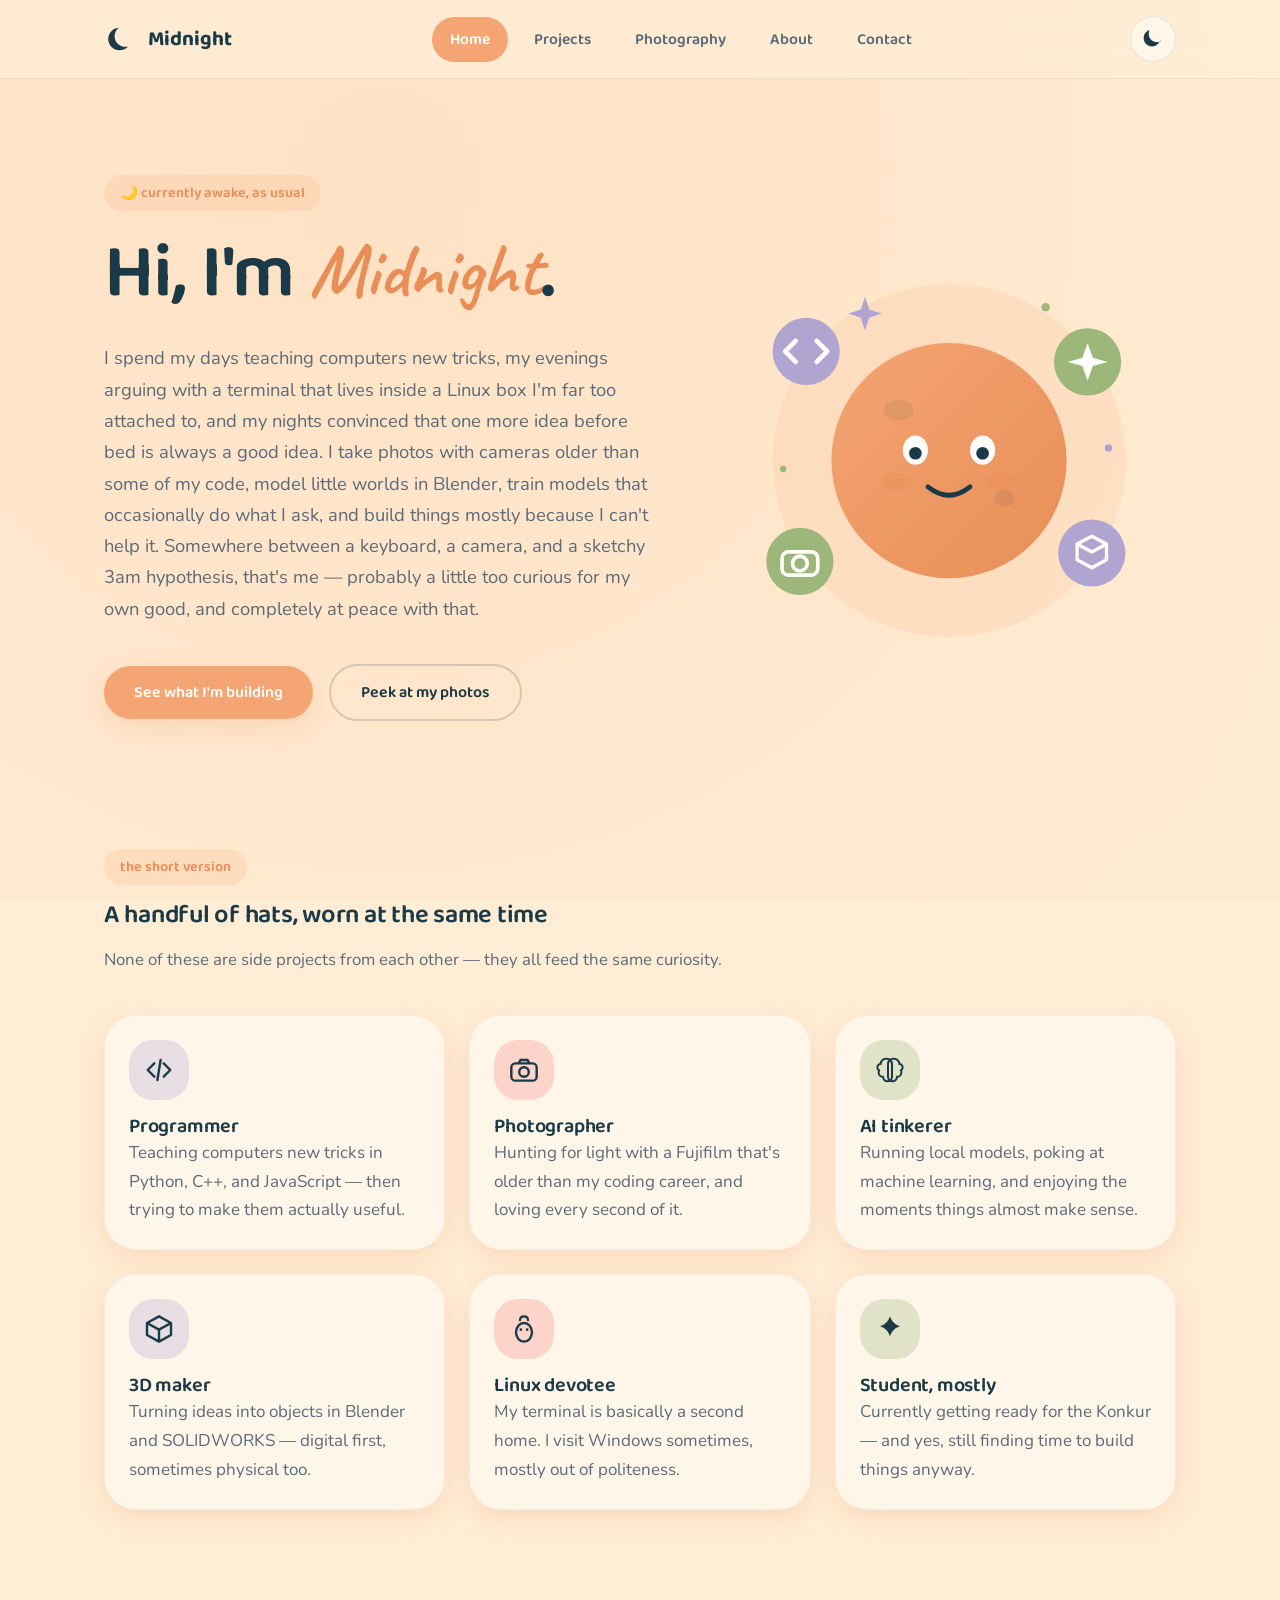
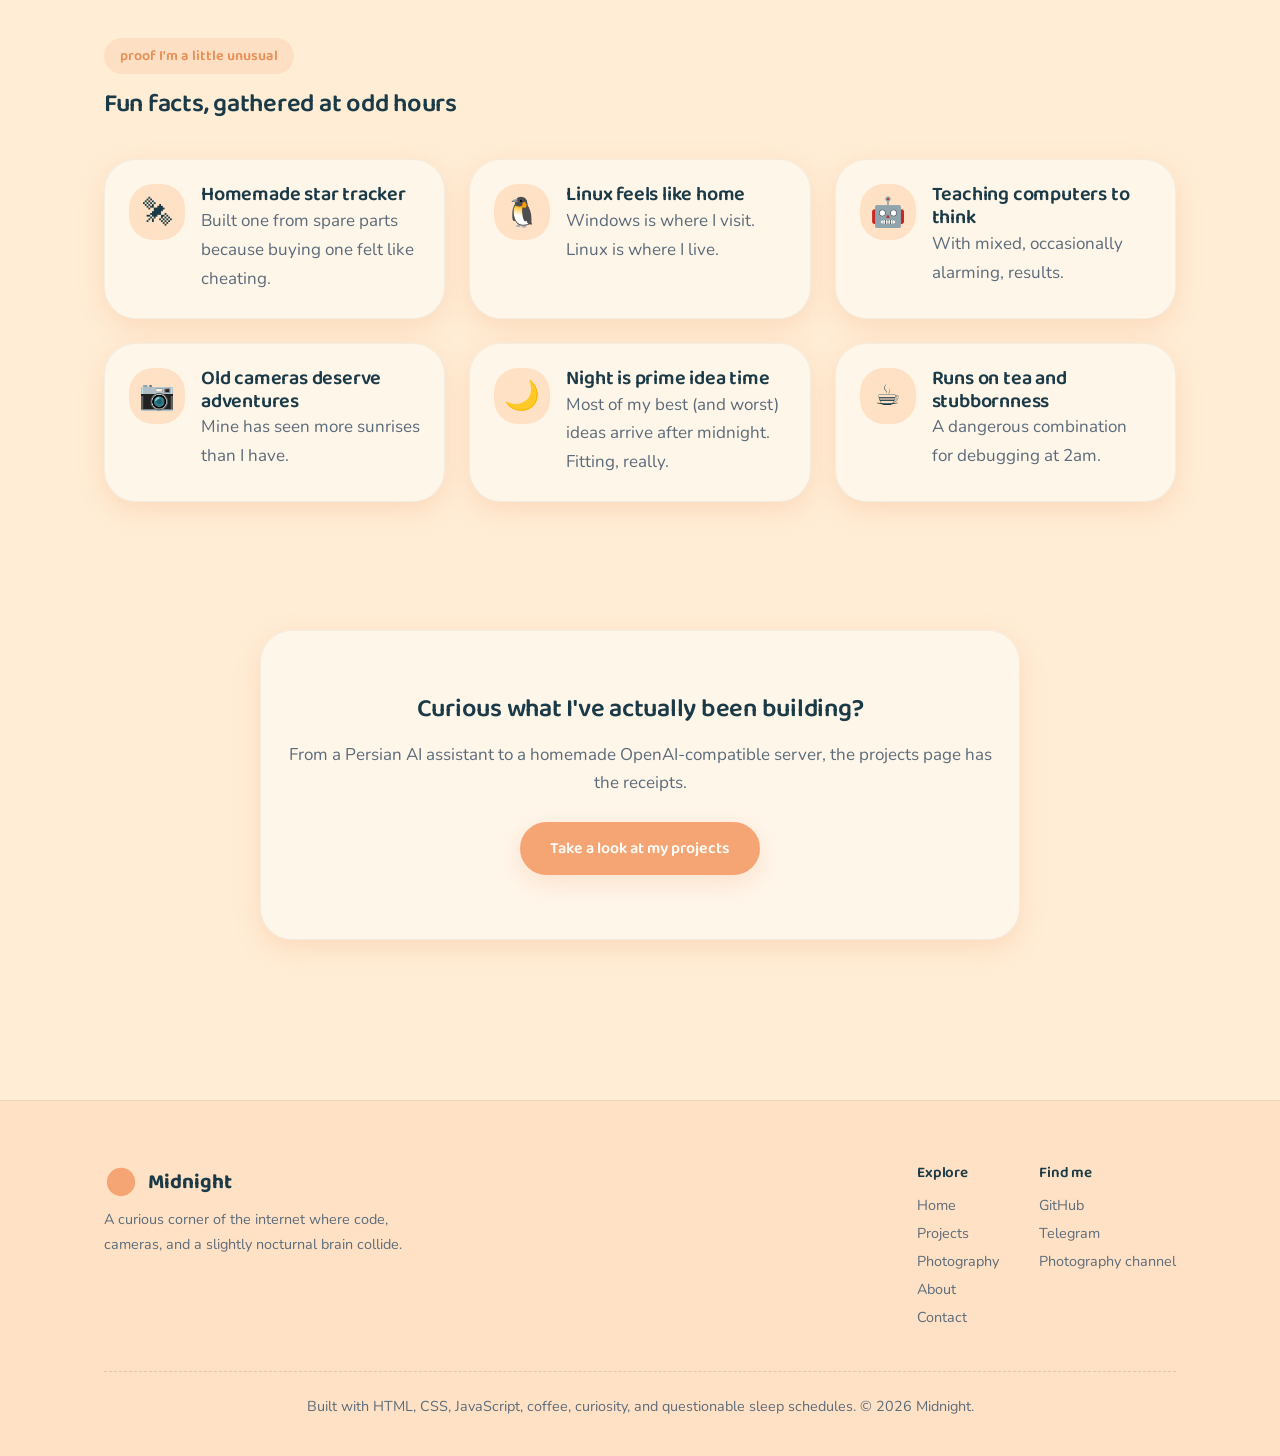
==== commit 8c0108c6: "update icon" ====
--- a/index.html
+++ b/index.html
@@ -29,10 +29,15 @@
 <header class="site-header">
   <div class="container nav-wrap">
     <a href="index.html" class="brand">
-      <svg class="brand-mark" viewBox="0 0 24 24" fill="none" xmlns="http://www.w3.org/2000/svg">
-        <circle cx="12" cy="12" r="10" fill="var(--surface)"/>
-        <path d="M17 9C16.2 9.3 15.4 9.5 14.5 9.5C11.5 9.5 9 7 9 4C9 3.3 9.1 2.6 9.4 2C6.4 2.9 4.3 5.6 4.3 8.8C4.3 12.7 7.5 15.9 11.4 15.9C14.4 15.9 16.9 14.1 18 11.5C17.6 11 17.2 10.5 17 9Z" fill="var(--ground-soft)"/>
-      </svg>
+    <svg class="brand-mark" viewBox="0 0 24 24" xmlns="http://www.w3.org/2000/svg">
+      <defs>
+        <mask id="moon">
+          <rect width="24" height="24" fill="white"/>
+          <circle cx="15" cy="10" r="7.5" fill="black"/>
+        </mask>
+      </defs>
+      <circle cx="11" cy="12" r="8" fill="currentColor" mask="url(#moon)"/>
+    </svg>
       <span class="brand-text">Midnight</span>
     </a>
     <nav class="nav-links" aria-label="Primary">
